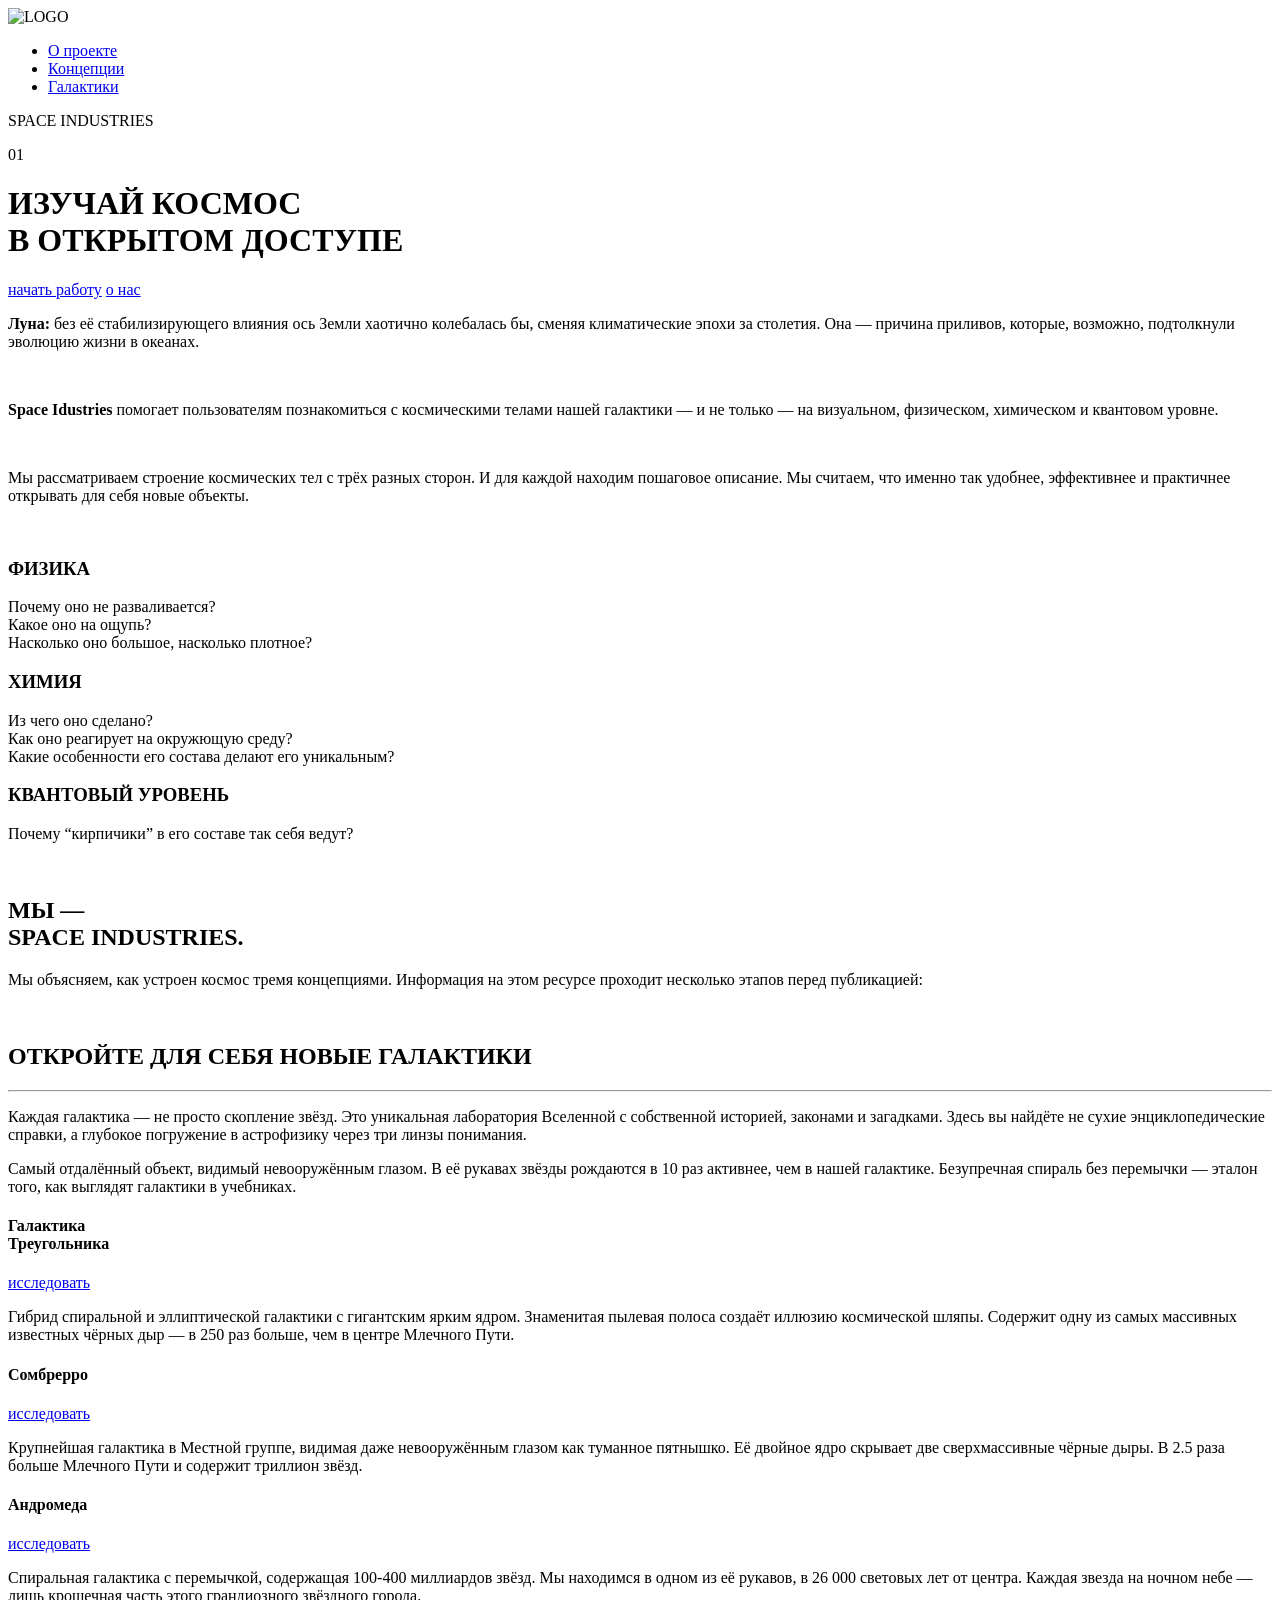
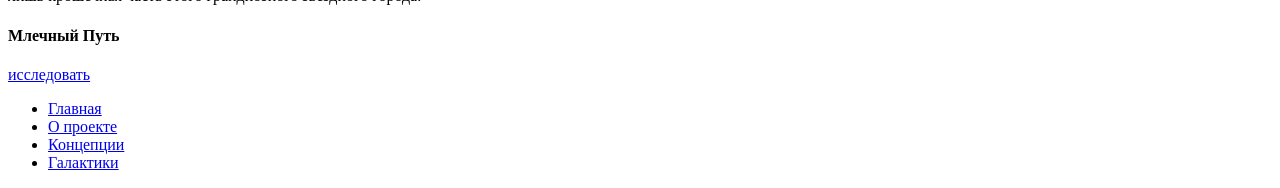
==== index.html @ ac4718f8 "Add files via upload" ====
<!DOCTYPE html>
<html lang="en">
<head>
    <meta charset="UTF-8">
    <meta name="viewport" content="width=device-width, initial-scale=1.0">
    <title>Home page</title>
    <link rel="stylesheet" href="/БЕТА-ВЕРСИЯ/HTML/main.css">
</head>
<body>
    <!-- ШАПКА СТРАНИЦЫ -->
     <header>
        <img src="/БЕТА-ВЕРСИЯ/IMAGES/logo (long, light).svg" alt="LOGO">
        <nav>
            <ul>
                <li><a href="#about_project">О проекте</a></li>
                <li><a href="#about_concepts">Концепции</a></li>
                <li><a href="#about_galaxies" >Галактики</a></li>
            </ul>
        </nav>
     </header>

     <!-- ОСНОВНОЕ СОДЕРЖИМОЕ ГЛАВНОЙ СТРАНИЦЫ -->

     <main>
        <!-- HERO-БЛОК (ОБЛОЖКА) -->
        <div class="hero">
            <p class="project-name">SPACE INDUSTRIES</p>
            <p class="number">01</p>
            <h1>ИЗУЧАЙ КОСМОС<br> В ОТКРЫТОМ ДОСТУПЕ</h1>
            <a href="#about_galaxies" class="start_work">начать работу</a>
            <a href="#about_project" class="about">о нас</a>
            <img src="/БЕТА-ВЕРСИЯ/IMAGES/line (.hero_mainpage).svg" alt="" class="line">
            <p class="moon_info"><b>Луна:</b> без её стабилизирующего влияния ось Земли хаотично колебалась бы, 
                сменяя климатические эпохи за столетия. Она — причина приливов, которые, 
                возможно, подтолкнули эволюцию жизни в океанах.</p>
            <img src="/БЕТА-ВЕРСИЯ/IMAGES/line (mainpage, .hero, moon_info).svg" alt="" class="line_2">
            <img src="/БЕТА-ВЕРСИЯ/IMAGES/moon (.hero_mainpage).svg" alt="" class="moon">
            <p class="about_Space_Industries"><b>Space Idustries</b> помогает пользователям 
                познакомиться с космическими телами нашей галактики — и не только — 
                на визуальном, физическом, химическом и квантовом уровне.</p>
            <img src="/БЕТА-ВЕРСИЯ/IMAGES/black_form.png" alt="" class="black_block">
        </div>

        <!-- ОПИСАНИЕ ТРЁХ КОНЦЕПЦИЙ, ПРЕДСТАВЛЕННЫХ НА САЙТЕ -->

        <div class="concepts" id="about_concepts">
            <div class="info_table">
                <p class="about_concepts">Мы рассматриваем строение космических тел с трёх разных сторон. 
                И для каждой находим пошаговое описание. Мы считаем, что именно так удобнее, эффективнее 
                и практичнее открывать для себя новые объекты.</p>
                <img src="/БЕТА-ВЕРСИЯ/IMAGES/info_extractor (concepts).svg" alt="" class="corners">

                <div class="physics">
                    <h3>ФИЗИКА</h3>
                    <p>Почему оно не разваливается?<br>
                        Какое оно на ощупь?<br>
                        Насколько оно большое, насколько плотное?
                    </p>
                </div>
                <div class="chemistry">
                    <h3>ХИМИЯ</h3>
                    <p>Из чего оно сделано?<br>
                        Как оно реагирует на окружющую среду?<br>
                        Какие особенности его состава делают его уникальным?
                    </p>
                </div>
                <div class="quantum_physics">
                    <h3>КВАНТОВЫЙ УРОВЕНЬ</h3>
                    <p>Почему “кирпичики” в его составе так себя ведут?
                    </p>

                </div>
                <img src="/БЕТА-ВЕРСИЯ/IMAGES/atom (concepts).svg" alt="" class="atom">
                <img src="/БЕТА-ВЕРСИЯ/IMAGES/phere (concepts).svg" alt="" class="sphere">
                <img src="/БЕТА-ВЕРСИЯ/IMAGES/blask_hole (concepts).svg" alt="" class="black_hole">
                <img src="/БЕТА-ВЕРСИЯ/IMAGES/quantum_field (concepts).svg" alt="" class="quantum_field">
            </div>
        </div>

        <!-- "О НАС" -->

        <div class="about_us" id="about_project">
            <div class="background_photo">
                <h2>МЫ — <br>SPACE INDUSTRIES.</h2>
                <p>Мы объясняем, как устроен космос тремя концепциями. 
                    Информация на этом ресурсе проходит несколько этапов перед публикацией:</p>
            </div>
        </div>

        <!-- МЕТОДЫ ФИЛЬТРАЦИИ ИНФОРМАЦИИ -->

        <div class="methods">
            <img src="/БЕТА-ВЕРСИЯ/IMAGES/table (research_info).svg" alt="">
        </div>

        <!-- СПИСОК ВСЕХ ГАЛАКТИК -->

        <div class="new_galaxies" id="about_galaxies">
            <div class="galaxies_container">
                <div class="text">
                    <h2>ОТКРОЙТЕ ДЛЯ СЕБЯ НОВЫЕ ГАЛАКТИКИ</h2>
                    <hr>
                    <p>Каждая галактика — не просто скопление звёзд. 
                        Это уникальная лаборатория Вселенной с собственной историей, законами и загадками. 
                        Здесь вы найдёте не сухие энциклопедические справки, а глубокое погружение 
                        в астрофизику через три линзы понимания.</p>
                </div>
                <div class="blocks_of_galaxies">

                    <div class="triangle_galaxy">
                        <p>Самый отдалённый объект, видимый невооружённым глазом. 
                            В её рукавах звёзды рождаются в 10 раз активнее, чем в нашей галактике. 
                            Безупречная спираль без перемычки — эталон того, как выглядят галактики в учебниках.</p>
                        <div class="borron-row">
                            <h4>Галактика <br>Треугольника</h4>
                            <a href="#">исследовать</a>
                        </div>
                    </div>
                    <div class="galaxy_sombrero">
                        <p>Гибрид спиральной и эллиптической галактики с гигантским ярким ядром. 
                            Знаменитая пылевая полоса создаёт иллюзию космической шляпы. 
                            Содержит одну из самых массивных известных чёрных дыр — в 250 раз больше, 
                            чем в центре Млечного Пути.</p>
                        <div class="borron-row">
                            <h4>Сомбрерро</h4>
                            <a href="#">исследовать</a>
                        </div>
                    </div>
                    <div class="andromeda_galaxy">
                        <p>Крупнейшая галактика в Местной группе, видимая даже невооружённым глазом 
                            как туманное пятнышко. Её двойное ядро скрывает две сверхмассивные чёрные дыры. 
                            В 2.5 раза больше Млечного Пути и содержит триллион звёзд.</p>
                        <div class="bottom-row">
                            <h4>Андромеда</h4>
                            <a href="#">исследовать</a>
                        </div>
                    </div>
                    <div class="milky_way">
                        <p>Спиральная галактика с перемычкой, содержащая 100-400 миллиардов звёзд. 
                            Мы находимся в одном из её рукавов, в 26 000 световых лет от центра. 
                            Каждая звезда на ночном небе — лишь крошечная часть этого грандиозного звёздного города.</p>
                        <div class="bottom-row">
                            <h4>Млечный Путь</h4>
                            <a href="/БЕТА-ВЕРСИЯ/HTML/ГАЛАКТИКИ/Млечный Путь/Milky_Way.html">исследовать</a>
                        </div>
                    </div>
                    
                </div>
            </div>
        </div>
     </main>

     <!-- ФУТЕР (С НАВИГАЦЕЙ) -->

     <footer>
        <nav>
            <ul>
                <li><a href="#">Главная</a></li>
                <li><a href="#">О проекте</a></li>
                <li><a href="#">Концепции</a></li>
                <li><a href="#">Галактики</a></li>
            </ul>
        </nav>
     </footer>
</body>
</html>
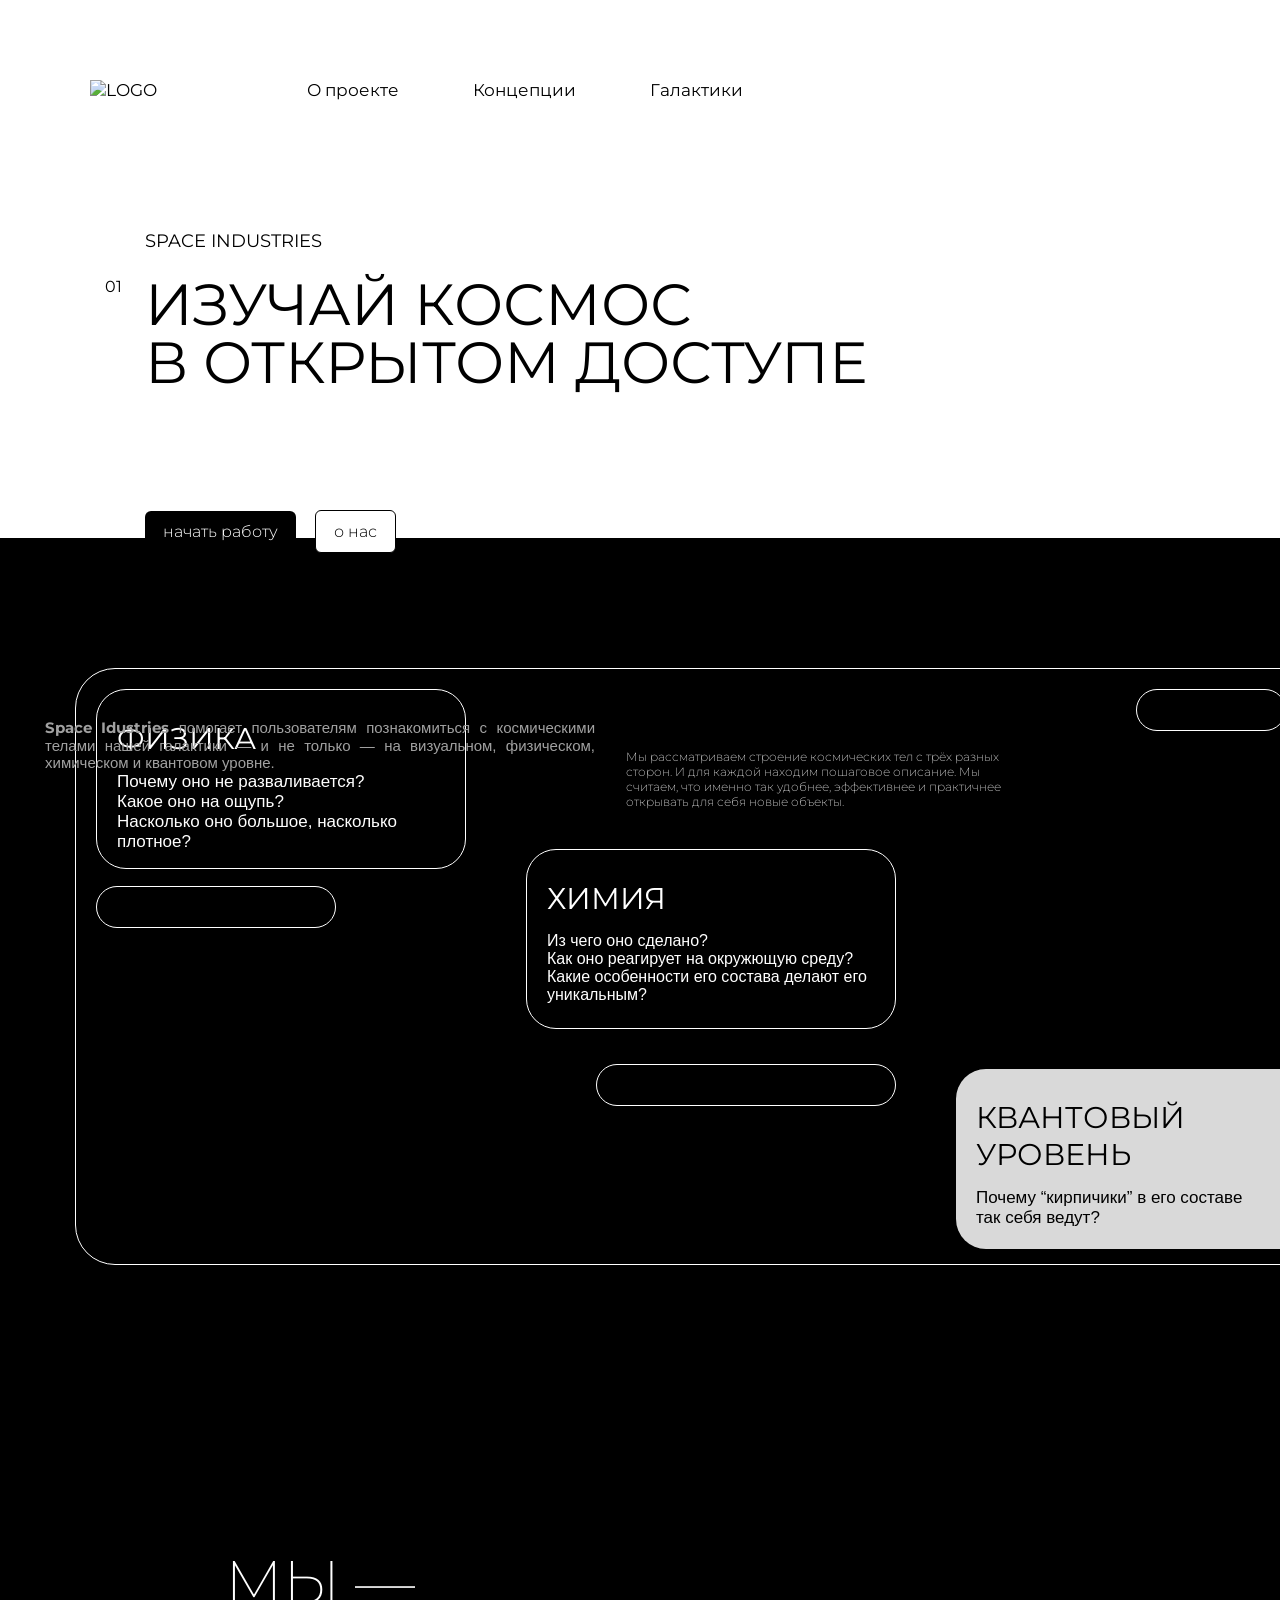
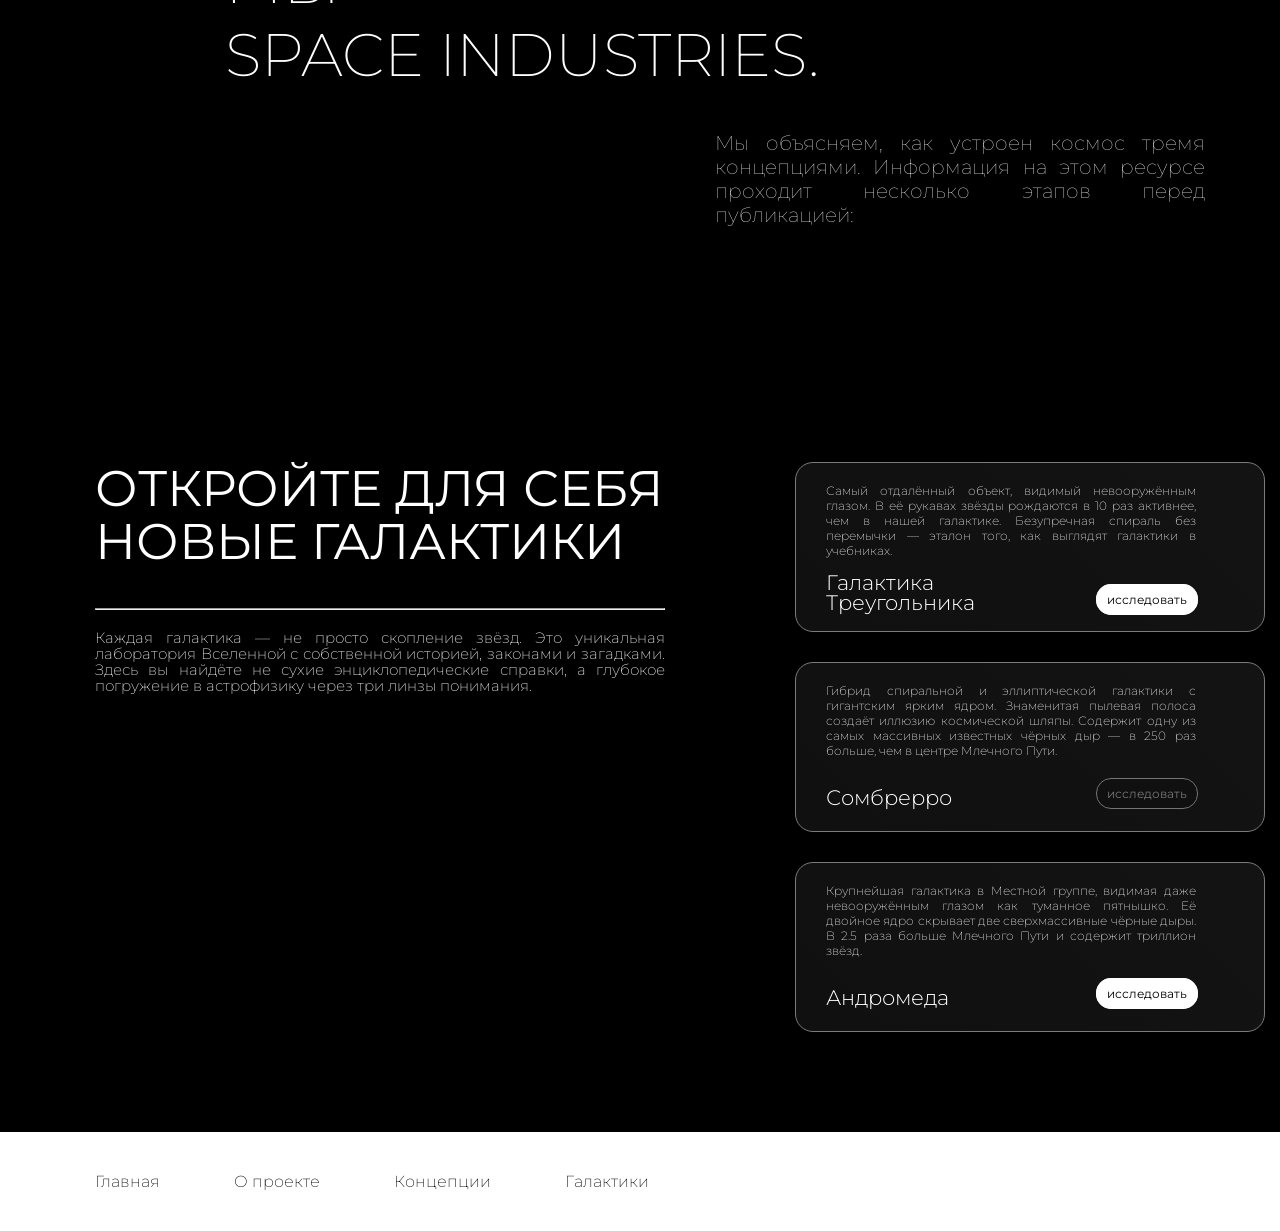
==== commit 6edaea73: "Update index.html" ====
--- a/index.html
+++ b/index.html
@@ -4,7 +4,7 @@
     <meta charset="UTF-8">
     <meta name="viewport" content="width=device-width, initial-scale=1.0">
     <title>Home page</title>
-    <link rel="stylesheet" href="/БЕТА-ВЕРСИЯ/HTML/main.css">
+    <link rel="stylesheet" href="main.css">
 </head>
 <body>
     <!-- ШАПКА СТРАНИЦЫ -->
@@ -163,4 +163,4 @@
         </nav>
      </footer>
 </body>
-</html>+</html>
--- a/main.css
+++ b/main.css
@@ -0,0 +1,1788 @@
+@import url('https://fonts.googleapis.com/css2?family=Jost:ital,wght@0,100..900;1,100..900&family=Montserrat:ital,wght@0,100..900;1,100..900&family=Poppins:ital,wght@0,100;0,200;0,300;0,400;0,500;0,600;0,700;0,800;0,900;1,100;1,200;1,300;1,400;1,500;1,600;1,700;1,800;1,900&family=Raleway:ital,wght@0,100..900;1,100..900&family=Roboto:ital,wght@0,100..900;1,100..900&family=Sansation:ital,wght@0,300;0,400;0,700;1,300;1,400;1,700&family=Unbounded:wght@200..900&display=swap');
+@import url('https://fonts.googleapis.com/css2?family=Jost:ital,wght@0,100..900;1,100..900&family=Montserrat:ital,wght@0,100..900;1,100..900&family=Poppins:ital,wght@0,100;0,200;0,300;0,400;0,500;0,600;0,700;0,800;0,900;1,100;1,200;1,300;1,400;1,500;1,600;1,700;1,800;1,900&family=Raleway:ital,wght@0,100..900;1,100..900&family=Roboto:ital,wght@0,100..900;1,100..900&family=Sansation:ital,wght@0,300;0,400;0,700;1,300;1,400;1,700&family=Unbounded:wght@200..900&display=swap');
+
+* {
+    margin: 0;
+    padding: 0;
+    font-family: 'Montserrat', sans-serif;
+    box-sizing: border-box; /* Важно для правильных расчетов ширины */
+}
+
+
+/* ДИЗАЙН СПИСКА И ШАПКИ САЙТА */
+
+header {
+    font-size: 0;  /* Убирает пробелы между inline-block элементами */
+}
+body header img {
+    margin-left: 90px;
+    margin-top: 60px;
+    max-width: 94px;
+}
+
+header img,
+header nav {
+    display: inline-block;
+    vertical-align: middle;  /* Выравнивание по вертикали */
+    font-size: 17px;         
+}
+
+header nav ul {
+    list-style: none;
+    padding: 0;
+    margin: 60px 0 0 150px;      /* Отступ слева от логотипа */
+}
+
+header nav ul li {
+    display: inline-block;
+    margin-right: 70px;
+}
+
+header nav ul li:last-child {
+    margin-right: 0;
+}
+
+header nav ul li a {
+    text-decoration: none;
+    color: black;
+}
+header nav ul li a:hover {
+    color:rgb(121, 121, 121);
+    transition: 0.5s ease;
+}
+
+/* ДИЗАЙН HERO-БЛОКА */
+
+.hero {
+    position: relative;
+    width: 100%;
+}
+
+.hero .project-name {
+    font-size: 18px;
+    margin-left: 130px;
+    margin-top: 130px;
+    color: black;
+    letter-spacing: 40%;
+}
+.hero .number {
+    color: black;
+    margin-left: 90px;
+    margin-top: 25px;
+
+}
+.hero h1 {
+    font-size: 58px;
+    font-weight: 400;
+    width: 750px;
+    margin-left: 130px;
+    margin-top: -20px;
+    line-height: 100%;
+}
+.hero .start_work {
+    margin-top: 30px;
+    margin-left: 130px;
+    padding: 11px 18px;
+    display:inline-block;
+    background-color: black;
+    color: white;
+    text-decoration: none;
+    border-radius: 6px;
+    transition: 0.5s ease;
+    font-weight: 300;
+}
+.hero .start_work:hover {
+    background: rgb(72, 72, 72);
+}
+
+.hero .about {
+    margin-top: 30px;
+    margin-left: 15px;
+    padding: 11px 18px;
+    display:inline-block;
+    background-color: white;
+    color: black;
+    text-decoration: none;
+    border-radius: 6px;
+    border: 1px solid;
+    transition: 0.5s ease;
+    font-weight: 300;
+}
+.hero .about:hover {
+    background: black;
+    color: white;
+}
+.hero .line {
+    width: 100%;
+    position: relative;
+    margin-top: -50px;
+}
+.hero .moon_info {
+    font-size: 13px;
+    width: 450px;
+    text-align: justify;
+    margin-left: 530px;
+    position: absolute;
+    margin-top: 40px;
+}
+.hero .line_2 {
+    width: 350px;
+    position: absolute;
+    margin-top: 100px;
+    margin-left: 680px;
+}
+.hero .moon {
+    width: 350px;
+    float: right;
+    margin-top: -100px;
+    position: relative;
+    z-index: 1;
+}
+.hero .about_Space_Industries {
+    font-family: 'Sansation', sans-serif;
+    font-weight: 200;
+    position: absolute;
+    margin-top: 165px;
+    color: #A1A1A1;
+    z-index: 1;
+    font-size: 15px;
+    width: 550px;
+    text-align: justify;
+    margin-left: 30px;
+}
+.hero .black_block {
+    width: 750px;
+    margin-top: 145px;
+    z-index: 0;
+}
+
+/* ОПИСАНИЕ БЛОКА КОНЦЕПЦИЙ */
+
+.concepts {
+    margin-top: -15px;
+    background: black;
+    color: white;
+}
+.info_table {
+    border: 1px solid white;
+    border-radius: 40px;
+    height: 597px;
+    width: 1300px;
+    margin-left: 60px;
+}
+.about_concepts {
+    position: absolute;
+    font-size: 12px;
+    font-weight: 200;
+    width: 380px;
+    margin-left: 550px;
+    margin-top: 80px;
+}
+.corners {
+    position: absolute;
+    margin-left: 520px;
+    margin-top: 70px;
+    width: 430px;
+}
+
+/* ФИЗИКА */
+.physics {
+    position: absolute;
+    width: 370px;
+    height: 180px;
+    border: 1px solid white;
+    border-radius: 30px;
+    background: rgba(0, 0, 0, 0.5);
+    margin-left: 20px;
+    margin-top: 20px;
+    
+}
+.physics h3 {
+    font-size: 30px;
+    font-weight: 400;
+    margin-left: 20px;
+    margin-top: 30px;
+}
+.physics p {
+    font-size: 17px;
+    font-family: 'Sansation', sans-serif;
+    font-weight: 300;
+    margin-left: 20px;
+    margin-top: 15px;
+}
+/* ХИМИЯ */
+.chemistry {
+    position: absolute;
+    width: 370px;
+    height: 180px;
+    border: 1px solid white;
+    border-radius: 30px;
+    margin-top: 180px;
+    margin-left: 450px;
+}
+.chemistry h3 {
+    font-size: 30px;
+    font-weight: 400;
+    margin-left: 20px;
+    margin-top: 30px;
+}
+.chemistry p {
+    font-size: 16px;
+    font-family: 'Sansation', sans-serif;
+    font-weight: 300;
+    margin-left: 20px;
+    margin-top: 15px;
+}
+/* КВАТНОВАЯ ФИЗИКА */
+.quantum_physics {
+    position: absolute;
+    width: 370px;
+    height: 180px;
+    background: #D9D9D9;
+    border-radius: 30px;
+    margin-left: 880px;
+    margin-top: 400px;
+}
+.quantum_physics h3 {
+    font-size: 30px;
+    font-weight: 400;
+    margin-left: 20px;
+    margin-top: 30px;
+    color: black;
+}
+.quantum_physics p{
+    font-size: 17px;
+    font-family: 'Sansation', sans-serif;
+    font-weight: 300;
+    margin-left: 20px;
+    margin-top: 15px;
+    color: black;
+    width: 280px;
+}
+
+/* ФОТОГРАФИИ К ТАБЛИЦЕ */
+
+.atom {
+    position: absolute;
+    width: 150px;
+    padding: 20px;
+    border: 1px solid white;
+    border-radius: 30px;
+    margin-left: 1060px;
+    margin-top: 20px;
+}
+.sphere {
+    position: absolute;
+    width: 220px;
+    padding: 20px;
+    margin-left: 290px;
+    margin-top: 60px;
+    z-index: 0;
+}
+.black_hole {
+    position: absolute;
+    width: 240px;
+    padding: 20px;
+    border: 1px solid white;
+    border-radius: 30px;
+    margin-top: 217px;
+    margin-left: 20px;
+}
+.quantum_field {
+    position: absolute;
+    width: 300px;
+    padding: 20px;
+    border: 1px solid white;
+    border-radius: 30px;
+    margin-left: 520px;
+    margin-top: 395px;
+}
+
+/* О SPACE INDUSTRIES */
+
+.about_us {
+    margin-top: -10px;
+    background: black;
+    color: white;
+}
+.background_photo {
+    background: url(/БЕТА-ВЕРСИЯ/IMAGES/background\ \(who\ we\ are\).svg);
+    width: 1120px;
+    height: 493px;
+    margin-left: 140px;
+    border-radius: 30px;
+}
+.background_photo h2 {
+    font-size: 60px;
+    font-weight: 200;
+    margin-left: 70px;
+    padding-top: 160px;
+}
+.background_photo p {
+    font-size: 20px;
+    font-weight: 100;
+    width: 490px;
+    text-align: justify;
+    margin-left: 560px;
+    margin-top: 40px;
+    padding-bottom: 20px;
+}
+
+.methods {
+    background: black;
+}
+.methods img {
+    width: 1250px;
+    margin-left: 80px;
+    margin-top: 80px;
+}
+
+/* ВЫБОР ГАЛАКТИК */
+
+.new_galaxies {
+    background: black;
+    color: white;
+    padding: 100px 90px;
+}
+
+.galaxies_container {
+    margin-left: 80px;
+}
+
+.text {
+    width: 700px;
+    float: left
+}
+.text h2 {
+    font-weight: 400;
+    font-size: 50px;
+    letter-spacing: 26%;
+    line-height: 106%;
+    width: 690px;
+}
+.text hr {
+    width: 570px;
+    margin-top: 40px;
+    margin-bottom: 20px;
+
+}
+.text p {
+    font-size: 15px;
+    font-weight: 200;
+    text-align: justify;
+    width: 570px;
+    letter-spacing: 26%;
+    line-height: 106%;
+}
+
+/* СПИСОК ГАЛАКТИК */
+
+/* ГАЛАКТИКА ТРЕУГОЛЬНИКА */
+
+.triangle_galaxy {
+    width: 470px;
+    height: 170px;
+    color: white;
+    border: 1px solid #7B7B7B;
+    border-radius: 18px;
+    background: linear-gradient(45deg, #101010, #131313);
+    margin-left: 700px;
+}
+
+.triangle_galaxy p {
+    font-size: 12px;
+    font-weight: 200;
+    width: 370px;
+    text-align: justify;
+    margin-top: 20px;
+    margin-left: 30px;
+    
+}
+.triangle_galaxy h4 {
+    font-size: 21px;
+    font-weight: 300;
+    margin-left: 30px;
+    margin-top: 15px;
+    margin-bottom: -25px;
+    line-height: 97%;
+}
+
+.triangle_galaxy a {
+    width: 110px;
+    height: 30px;
+    background: white;
+    color: black;
+    font-size: 12px;
+    padding: 7px 10px;
+    margin-left: 300px;
+    text-decoration: none;
+    border-radius: 15px;
+    border: 1px white solid;
+    transition: 0.5s ease;
+}
+.triangle_galaxy a:hover {
+    background: #101010;
+    border: 1px solid white;
+    color: white;
+}
+
+/* ГАЛАКТИКА СОМБРЕРРО */
+
+.galaxy_sombrero {
+    width: 470px;
+    height: 170px;
+    color: white;
+    border: 1px solid #7B7B7B;
+    border-radius: 18px;
+    background: linear-gradient(45deg, #101010, #131313);
+    margin-left: 700px;
+    margin-top: 30px;
+}
+
+.galaxy_sombrero p {
+    font-size: 12px;
+    font-weight: 200;
+    width: 370px;
+    text-align: justify;
+    margin-top: 20px;
+    margin-left: 30px;
+    
+}
+.galaxy_sombrero h4 {
+    font-size: 21px;
+    font-weight: 300;
+    margin-left: 30px;
+    margin-top: 30px;
+    margin-bottom: -25px;
+    line-height: 97%;
+}
+
+.galaxy_sombrero a {
+    width: 110px;
+    height: 30px;
+    background: #101010;
+    color: #747474;
+    font-size: 12px;
+    padding: 7px 10px;
+    margin-left: 300px;
+    text-decoration: none;
+    border-radius: 15px;
+    border: 1px #747474 solid;
+    transition: 0.5s ease;
+}
+.galaxy_sombrero a:hover {
+    background: #101010;
+    border: 1px solid white;
+    color: white;
+}
+
+/* АНДРОМЕДА */
+
+.andromeda_galaxy {
+    width: 470px;
+    height: 170px;
+    color: white;
+    border: 1px solid #7B7B7B;
+    border-radius: 18px;
+    background: linear-gradient(45deg, #101010, #131313);
+    margin-left: 700px;
+    margin-top: 30px;
+    display: inline-block;
+}
+
+.andromeda_galaxy p {
+    font-size: 12px;
+    font-weight: 200;
+    width: 370px;
+    text-align: justify;
+    margin-top: 20px;
+    margin-left: 30px;
+    
+}
+.andromeda_galaxy h4 {
+    font-size: 21px;
+    font-weight: 300;
+    margin-left: 30px;
+    margin-top: 30px;
+    margin-bottom: -25px;
+    line-height: 97%;
+}
+
+.andromeda_galaxy a {
+    width: 110px;
+    height: 30px;
+    background: white;
+    color: black;
+    font-size: 12px;
+    padding: 7px 10px;
+    margin-left: 300px;
+    text-decoration: none;
+    border-radius: 15px;
+    border: 1px white solid;
+    transition: 0.5s ease;
+}
+.andromeda_galaxy a:hover {
+    background: #101010;
+    border: 1px solid white;
+    color: white;
+}
+
+/* МЛЕЧНЫЙ ПУТЬ РОДНО   Й */
+
+.milky_way {
+    width: 470px;
+    height: 170px;
+    color: white;
+    border: 1px solid #7B7B7B;
+    border-radius: 18px;
+    background: linear-gradient(45deg, #101010, #131313);
+    margin-left: 200px;
+    margin-top: -171px;
+    display: inline-block;
+    position: absolute;
+}
+
+.milky_way p {
+    font-size: 12px;
+    font-weight: 200;
+    width: 370px;
+    text-align: justify;
+    margin-top: 20px;
+    margin-left: 30px;
+    
+}
+.milky_way h4 {
+    font-size: 21px;
+    font-weight: 300;
+    margin-left: 30px;
+    margin-top: 30px;
+    margin-bottom: -25px;
+    line-height: 97%;
+}
+
+.milky_way a {
+    width: 110px;
+    height: 30px;
+    background: #101010;
+    color: #747474;
+    font-size: 12px;
+    padding: 7px 10px;
+    margin-left: 300px;
+    text-decoration: none;
+    border-radius: 15px;
+    border: 1px #747474 solid;
+    transition: 0.5s ease;
+}
+.milky_way a:hover {
+    background: #101010;
+    border: 1px solid white;
+    color: white;
+}
+
+/* ФУТЕР САЙТА СО СПИСКОМ НАВИГАЦИИ */
+
+footer {
+    height: 20px;
+    padding-top: 40px;
+
+}
+
+footer nav {
+    margin-left: 80px;
+}
+
+footer nav ul {
+    list-style: none;
+    position: absolute;
+}
+
+footer nav ul li {
+    display: inline-block;
+    margin-right: 70px;
+    margin-bottom: 40px;
+}
+footer nav ul li a {
+    text-decoration: none;
+    color: black;
+    transition: 0.5s ease;
+    font-weight: 200;
+    z-index: 1;
+    
+}
+footer nav ul li a:hover {
+    font-weight: 400;
+}
+
+/* ===== АДАПТИВНЫЙ ДИЗАЙН ДЛЯ МОБИЛЬНЫХ УСТРОЙСТВ ===== */
+
+
+/* ЗАЩИТА!!!  ДЛЯ ДЕКСТОПА - отключаем мобильные стили на больших экранах */
+@media screen and (min-width: 1025px) {
+    /* Возвращаем исходные стили для десктопа */
+    
+    /* БЛОК КОНЦЕПЦИЙ - возвращаем исходные размеры */
+    .concepts {
+        padding: 130px 80px;
+    }
+    
+    .info_table {
+        height: 597px;
+        border: 1px solid white;
+    }
+    
+    .about_concepts {
+        position: absolute;
+        width: 380px;
+        margin-left: 550px;
+        margin-top: 80px;
+    }
+    
+    .physics {
+        position: absolute;
+        width: 370px;
+        height: 180px;
+        margin-left: 20px;
+        margin-top: 20px;
+    }
+    
+    .chemistry {
+        position: absolute;
+        width: 370px;
+        height: 180px;
+        margin-left: 450px;
+        margin-top: 180px;
+    }
+    
+    .quantum_physics {
+        position: absolute;
+        width: 370px;
+        height: 180px;
+        margin-left: 880px;
+        margin-top: 400px;
+    }
+    
+    /* ГАЛАКТИКИ - возвращаем исходное позиционирование */
+    .new_galaxies {
+        padding: 100px 90px;
+        display: block;
+    }
+    
+    .text {
+        width: 700px;
+        float: left;
+    }
+    
+    .triangle_galaxy {
+        width: 470px;
+        margin-left: 700px;
+    }
+    
+    .galaxy_sombrero {
+        width: 470px;
+        margin-left: 700px;
+    }
+    
+    .andromeda_galaxy {
+        width: 470px;
+        margin-left: 700px;
+    }
+    
+    .milky_way {
+        width: 470px;
+        margin-left: 200px;
+        margin-top: -171px;
+        position: absolute;
+    }
+}
+
+/* Планшеты (768px - 1024px) */
+@media screen and (max-width: 1024px) {
+    
+    /* ШАПКА */
+    header {
+        padding: 20px 40px;
+    }
+    
+    body header img {
+        margin-left: 0;
+        margin-top: 0;
+        max-width: 80px;
+    }
+    
+    header nav ul {
+        margin: 0;
+        gap: 30px;
+    }
+    
+    header nav ul li {
+        margin-right: 0;
+    }
+    
+    /* HERO-БЛОК */
+    .hero .project-name {
+        margin-left: 40px;
+        margin-top: 80px;
+    }
+    
+    .hero .number {
+        margin-left: 40px;
+    }
+    
+    .hero h1 {
+        font-size: 48px;
+        width: 600px;
+        margin-left: 40px;
+    }
+    
+    .hero .start_work,
+    .hero .about {
+        margin-left: 40px;
+    }
+    
+    .hero .moon_info {
+        width: 350px;
+        margin-left: 400px;
+    }
+    
+    .hero .line_2 {
+        margin-left: 520px;
+        width: 280px;
+    }
+    
+    .hero .about_Space_Industries {
+        width: 450px;
+    }
+    
+    .hero .black_block {
+        width: 600px;
+    }
+    
+    /* КОНЦЕПЦИИ */
+    .concepts {
+        padding: 80px 40px;
+    }
+    
+    .info_table {
+        height: auto;
+        min-height: 597px;
+    }
+    
+    .about_concepts {
+        margin-left: 400px;
+        width: 300px;
+    }
+    
+    .corners {
+        margin-left: 380px;
+        width: 350px;
+    }
+    
+    .physics,
+    .chemistry,
+    .quantum_physics {
+        width: 280px;
+    }
+    
+    .physics {
+        margin-left: 20px;
+    }
+    
+    .chemistry {
+        margin-left: 320px;
+    }
+    
+    .quantum_physics {
+        margin-left: 600px;
+    }
+    
+    .atom {
+        margin-left: 720px;
+    }
+    
+    .sphere {
+        margin-left: 200px;
+    }
+    
+    .black_hole {
+        margin-left: 20px;
+    }
+    
+    .quantum_field {
+        margin-left: 350px;
+        width: 250px;
+    }
+    
+    /* О НАС */
+    .background_photo {
+        width: 90%;
+        margin-left: 5%;
+        height: 400px;
+        background-size: cover;
+    }
+    
+    .background_photo h2 {
+        font-size: 48px;
+        padding-top: 100px;
+    }
+    
+    .background_photo p {
+        width: 350px;
+        margin-left: 45%;
+        font-size: 16px;
+    }
+    
+    /* МЕТОДЫ */
+    .methods img {
+        width: 90%;
+        margin-left: 5%;
+    }
+    
+    /* ГАЛАКТИКИ */
+    .new_galaxies {
+        padding: 80px 40px;
+    }
+    
+    .text {
+        width: 500px;
+    }
+    
+    .text h2 {
+        font-size: 40px;
+        width: 500px;
+    }
+    
+    .text hr,
+    .text p {
+        width: 450px;
+    }
+    
+    .triangle_galaxy,
+    .galaxy_sombrero,
+    .andromeda_galaxy {
+        width: 400px;
+        margin-left: 500px;
+    }
+    
+    .milky_way {
+        width: 400px;
+        margin-left: 50px;
+    }
+}
+
+/* Телефоны (до 768px) */
+@media screen and (max-width: 768px) {
+
+    * {
+        max-width: 100%;
+    }
+
+    html, body {
+    overflow-x: hidden; /* Запрещает горизонтальный скролл */
+    max-width: 100%;
+    position: relative;
+}
+    
+    /* ШАПКА */
+    header {
+        display: flex;
+        flex-direction: column;
+        align-items: center;
+        padding: 20px;
+    }
+    
+    body header img {
+        margin: 0 0 20px 0;
+        max-width: 120px;
+    }
+    
+    header nav ul {
+        display: flex;
+        flex-wrap: wrap;
+        justify-content: center;
+        gap: 20px;
+        margin: 0;
+    }
+    
+    header nav ul li {
+        margin: 0;
+    }
+    
+    header nav ul li a {
+        font-size: 14px;
+    }
+    
+    /* HERO-БЛОК */
+    .hero {
+        overflow: hidden;
+    }
+    
+    .hero .project-name,
+    .hero .number,
+    .hero h1,
+    .hero .start_work,
+    .hero .about {
+        margin-left: 20px;
+        position: relative;
+        z-index: 10;
+    }
+    
+    .hero .project-name {
+        margin-top: 60px;
+        font-size: 14px;
+    }
+    
+    .hero .number {
+        margin-top: 15px;
+    }
+    
+    .hero h1 {
+        font-size: 36px;
+        width: 90%;
+        margin-top: 10px;
+    }
+    
+    .hero .start_work,
+    .hero .about {
+        padding: 8px 12px;
+        font-size: 12px;
+    }
+    
+    .hero .line {
+        margin-top: 30px;
+    }
+    
+    .hero .moon_info {
+        position: relative;
+        width: 90%;
+        margin: 20px auto;
+        left: auto;
+        top: auto;
+        margin-left: 20px;
+        font-size: 11px;
+    }
+    
+    .hero .line_2 {
+        display: none; /* Скрываем на мобильных */
+    }
+    
+    .hero .moon {
+        float: none;
+        width: 250px;
+        margin: 20px auto;
+        display: block;
+        position: relative;
+    }
+    
+    .hero .about_Space_Industries {
+        position: relative;
+        width: 90%;
+        margin: 20px auto;
+        left: auto;
+        top: auto;
+        font-size: 12px;
+        padding: 0 20px;
+    }
+    
+    .hero .black_block {
+        width: 100%;
+        margin-top: 30px;
+    }
+    
+    /* КОНЦЕПЦИИ */
+    .concepts {
+        padding: 60px 20px;
+    }
+    
+    .info_table {
+        border: none;
+        height: auto;
+        display: flex;
+        flex-direction: column;
+        gap: 30px;
+    }
+    
+    .about_concepts {
+        position: relative;
+        width: 100%;
+        margin: 0 0 30px 0;
+        left: auto;
+        top: auto;
+        font-size: 14px;
+        padding: 0 20px;
+    }
+    
+    .corners {
+        display: none; /* Скрываем сложные SVG на мобильных */
+    }
+    
+    .physics,
+    .chemistry,
+    .quantum_physics {
+        position: relative;
+        width: 100%;
+        height: auto;
+        margin: 0;
+        left: auto;
+        top: auto;
+        padding: 20px;
+    }
+    
+    .physics {
+        background: rgba(0, 0, 0, 0.8);
+    }
+    
+    .chemistry {
+        margin-top: 0;
+    }
+    
+    .quantum_physics {
+        margin-top: 0;
+    }
+    
+    .physics h3,
+    .chemistry h3,
+    .quantum_physics h3 {
+        font-size: 24px;
+        margin-left: 0;
+    }
+    
+    .physics p,
+    .chemistry p,
+    .quantum_physics p {
+        font-size: 14px;
+        margin-left: 0;
+        width: 100%;
+    }
+    
+    .atom,
+    .sphere,
+    .black_hole,
+    .quantum_field {
+        display: none; /* Скрываем декоративные элементы */
+    }
+    
+    /* О НАС */
+    .about_us {
+        margin-top: 0;
+    }
+    
+    .background_photo {
+        width: 100%;
+        margin-left: 0;
+        border-radius: 0;
+        height: auto;
+        padding: 40px 20px;
+        background-size: cover;
+        background-position: center;
+    }
+    
+    .background_photo h2 {
+        font-size: 36px;
+        margin-left: 0;
+        padding-top: 0;
+        text-align: center;
+    }
+    
+    .background_photo p {
+        position: relative;
+        width: 100%;
+        margin: 30px 0 0 0;
+        left: auto;
+        bottom: auto;
+        font-size: 14px;
+        padding: 0;
+    }
+    
+    /* МЕТОДЫ */
+    .methods {
+        padding: 40px 20px;
+    }
+    
+    .methods img {
+        width: 100%;
+        margin: 0;
+        height: auto;
+    }
+    
+    /* ГАЛАКТИКИ */
+    .new_galaxies {
+        padding: 60px 20px;
+        display: flex;
+        flex-direction: column;
+    }
+    
+    .text {
+        width: 100%;
+        float: none;
+        margin-bottom: 40px;
+    }
+    
+    .text h2 {
+        font-size: 32px;
+        width: 100%;
+        letter-spacing: normal;
+    }
+    
+    .text hr {
+        width: 100%;
+        margin: 20px 0;
+    }
+    
+    .text p {
+        width: 100%;
+        letter-spacing: normal;
+    }
+    
+    .blocks_of_galaxies {
+        display: flex;
+        flex-direction: column;
+        gap: 20px;
+    }
+    
+    .triangle_galaxy,
+    .galaxy_sombrero,
+    .andromeda_galaxy,
+    .milky_way {
+        width: 100%;
+        height: auto;
+        min-height: 200px;
+        margin: 0;
+        position: relative;
+        display: block;
+        padding: 20px;
+    }
+    
+    .triangle_galaxy p,
+    .galaxy_sombrero p,
+    .andromeda_galaxy p,
+    .milky_way p {
+        width: 100%;
+        margin: 0 0 15px 0;
+        font-size: 12px;
+    }
+    
+    .triangle_galaxy h4,
+    .galaxy_sombrero h4,
+    .andromeda_galaxy h4,
+    .milky_way h4 {
+        margin: 0 0 10px 0;
+        font-size: 18px;
+    }
+    
+    .triangle_galaxy a,
+    .galaxy_sombrero a,
+    .andromeda_galaxy a,
+    .milky_way a {
+        display: inline-block;
+        margin: 0;
+        width: auto;
+        padding: 8px 16px;
+        font-size: 11px;
+    }
+    
+    /* ФУТЕР */
+    footer {
+        padding: 40px 20px;
+        height: auto;
+    }
+    
+    footer nav {
+        margin: 0;
+    }
+    
+    footer nav ul {
+        position: relative;
+        display: flex;
+        flex-wrap: wrap;
+        justify-content: center;
+        gap: 20px;
+    }
+    
+    footer nav ul li {
+        margin: 0;
+    }
+    
+    footer nav ul li a {
+        font-size: 13px;
+    }
+}
+
+/* Маленькие телефоны (до 480px) */
+@media screen and (max-width: 480px) {
+    
+    .hero h1 {
+        font-size: 28px;
+    }
+    
+    .hero .start_work,
+    .hero .about {
+        display: block;
+        width: 80%;
+        margin: 10px auto;
+        text-align: center;
+    }
+    
+    .hero .about {
+        margin-left: auto;
+    }
+    
+    .background_photo h2 {
+        font-size: 28px;
+    }
+    
+    .text h2 {
+        font-size: 24px;
+    }
+    
+    .triangle_galaxy a,
+    .galaxy_sombrero a,
+    .andromeda_galaxy a,
+    .milky_way a {
+        width: 100%;
+        text-align: center;
+    }
+    
+    footer nav ul {
+        flex-direction: column;
+        align-items: center;
+        gap: 15px;
+    }
+}
+
+/* ===== АДАПТИВНЫЙ ДИЗАЙН ДЛЯ IPHONE 15 ===== */
+
+@media screen and (max-width: 430px) {
+    
+    /* Общие настройки */
+    body {
+        overflow-x: hidden;
+        width: 100%;
+        position: relative;
+    }
+    
+    /* ШАПКА */
+    header {
+        display: flex;
+        flex-direction: column;
+        align-items: center;
+        padding: 20px 15px;
+        width: 100%;
+        max-width: 100%; /* Явно ограничиваем */
+        box-sizing: border-box;
+        margin: 0; /* Убираем возможные отступы */
+        left: 0; /* Прижимаем к левому краю */
+        right: 0; /* Прижимаем к правому краю */
+    }
+    
+    body header img {
+        margin: 0 0 20px 0;
+        max-width: 80px;
+        width: auto; /* Автоматическая ширина */
+    }
+    
+    header nav {
+        width: 100%;
+        max-width: 100%;
+    }
+    
+    header nav ul {
+        display: flex;
+        flex-wrap: wrap;
+        justify-content: center;
+        gap: 15px;
+        margin: 0;
+        padding: 0;
+        width: 100%;
+    }
+    
+    header nav ul li {
+        margin: 0;
+    }
+    
+    header nav ul li a {
+        font-size: 14px;
+        white-space: nowrap;
+    }
+    
+    /* HERO-БЛОК */
+    .hero {
+        position: relative;
+        width: 100%;
+        max-width: 100%;
+        overflow: hidden; /* Скрываем всё, что вылезает */
+        padding: 0 15px;
+        box-sizing: border-box;
+        margin: 0; /* Убираем отступы */
+        left: 0;
+    }
+    
+    .hero .project-name {
+        font-size: 16px;
+        margin: 40px 0 10px 0;
+        letter-spacing: 2px;
+        text-align: left;
+        width: 100%; /* На всю ширину */
+    }
+    
+    .hero .number {
+        margin: 0 0 10px 0;
+        font-size: 14px;
+        width: 100%;
+    }
+    
+    .hero h1 {
+        font-size: 36px;
+        width: 100%;
+        margin: 10px 0 20px 0;
+        line-height: 1.1;
+    }
+    
+    .hero .start_work,
+    .hero .about {
+        margin: 10px 10px 10px 0;
+        padding: 10px 20px;
+        font-size: 14px;
+        display: inline-block;
+    }
+    
+    .hero .line {
+        width: 100%;
+        margin: 30px 0 0 0;
+        position: relative;
+        max-width: 100%;
+    }
+    
+    .hero .moon_info {
+        display: none;
+    }
+    
+    .hero .line_2 {
+        display: none;
+    }
+    
+    .hero .moon {
+        display: none;
+    }
+    
+    .hero .about_Space_Industries {
+        position: relative;
+        width: 100%;
+        margin: 20px 0;
+        left: auto;
+        top: auto;
+        font-size: 13px;
+        color: black;
+        line-height: 1.5;
+    }
+    
+    .hero .black_block {
+        display: none;
+    }
+    
+    /* КОНЦЕПЦИИ */
+    .concepts {
+        padding: 50px 15px;
+        margin-top: 0;
+        width: 100%;
+        max-width: 100%;
+        overflow: hidden;
+        box-sizing: border-box;
+    }
+    
+    .info_table {
+        border: none;
+        height: auto;
+        display: flex;
+        flex-direction: column;
+        gap: 25px;
+        width: 100%;
+    }
+    
+    .about_concepts {
+        position: relative;
+        width: 100%;
+        margin: 0 0 20px 0;
+        left: auto;
+        top: auto;
+        font-size: 14px;
+        line-height: 1.6;
+        text-align: justify;
+    }
+    
+    .corners,
+    .atom,
+    .sphere,
+    .black_hole,
+    .quantum_field {
+        display: none;
+    }
+    
+    .physics,
+    .chemistry,
+    .quantum_physics {
+        position: relative;
+        width: 100%;
+        height: auto;
+        margin: 0;
+        left: auto;
+        top: auto;
+        padding: 25px 20px;
+        border-radius: 25px;
+        box-sizing: border-box;
+        max-width: 100%;
+    }
+    
+    .physics {
+        background: rgba(0, 0, 0, 0.9);
+    }
+    
+    .chemistry {
+        margin-top: 0;
+    }
+    
+    .quantum_physics {
+        margin-top: 0;
+        background: #D9D9D9;
+    }
+    
+    .physics h3,
+    .chemistry h3,
+    .quantum_physics h3 {
+        font-size: 24px;
+        margin: 0 0 15px 0;
+        text-align: left;
+        width: 100%;
+    }
+    
+    .physics p,
+    .chemistry p,
+    .quantum_physics p {
+        font-size: 14px;
+        margin: 0;
+        width: 100%;
+        line-height: 1.5;
+    }
+    
+    .quantum_physics p {
+        color: black;
+    }
+    
+    /* О SPACE INDUSTRIES */
+    .about_us {
+        margin-top: 0;
+        padding: 0 15px;
+        width: 100%;
+        max-width: 100%;
+        overflow: hidden;
+        box-sizing: border-box;
+    }
+    
+    .background_photo {
+        width: 100%;
+        margin: 0;
+        height: auto;
+        border-radius: 25px;
+        background-size: cover;
+        background-position: center;
+        padding: 40px 20px;
+        box-sizing: border-box;
+        max-width: 100%;
+    }
+    
+    .background_photo h2 {
+        font-size: 36px;
+        margin: 0;
+        padding: 0;
+        text-align: left;
+        line-height: 1.1;
+        width: 100%;
+    }
+    
+    .background_photo p {
+        position: relative;
+        width: 100%;
+        margin: 30px 0 0 0;
+        left: auto;
+        bottom: auto;
+        font-size: 16px;
+        line-height: 1.5;
+        text-align: justify;
+    }
+    
+    /* МЕТОДЫ ФИЛЬТРАЦИИ */
+    .methods {
+        padding: 40px 15px;
+        width: 100%;
+        max-width: 100%;
+        overflow: hidden;
+        box-sizing: border-box;
+    }
+    
+    .methods img {
+        width: 100%;
+        margin: 0;
+        height: auto;
+        max-width: 100%;
+    }
+    
+    /* ВЫБОР ГАЛАКТИК */
+    .new_galaxies {
+        padding: 30px 15px 60px 15px;
+        display: flex;
+        flex-direction: column;
+        gap: 40px;
+        width: 100%;
+        max-width: 100%;
+        overflow: hidden;
+        box-sizing: border-box;
+    }
+    
+    .text {
+        width: 100%;
+        float: none;
+    }
+    
+    .text h2 {
+        font-size: 32px;
+        width: 100%;
+        line-height: 1.2;
+    }
+    
+    .text hr {
+        width: 100%;
+        margin: 20px 0;
+        max-width: 100%;
+    }
+    
+    .text p {
+        width: 100%;
+        font-size: 14px;
+        line-height: 1.6;
+    }
+    
+    .blocks_of_galaxies {
+        display: flex;
+        flex-direction: column;
+        gap: 20px;
+        width: 100%;
+    }
+    
+    .triangle_galaxy,
+    .galaxy_sombrero,
+    .andromeda_galaxy,
+    .milky_way {
+        width: 100%;
+        height: auto;
+        min-height: 200px;
+        margin: 0;
+        padding: 20px;
+        box-sizing: border-box;
+        position: relative;
+        left: 0; /* Принудительно слева */
+        right: 0; /* Принудительно справа */
+    }
+    
+    .triangle_galaxy p,
+    .galaxy_sombrero p,
+    .andromeda_galaxy p,
+    .milky_way p {
+        width: 100%;
+        margin: 0 0 15px 0;
+        font-size: 12px;
+        line-height: 1.6;
+    }
+    
+    .triangle_galaxy h4,
+    .galaxy_sombrero h4,
+    .andromeda_galaxy h4,
+    .milky_way h4 {
+        margin: 0 0 15px 0;
+        font-size: 20px;
+        line-height: 1.2;
+    }
+    
+    .triangle_galaxy a,
+.galaxy_sombrero a,
+.andromeda_galaxy a,
+.milky_way a {
+    display: inline-block;
+    margin: 0;
+    width: auto;
+    min-width: 110px;
+    height: 30px; /* Фиксированная высота */
+    padding: 0 20px;
+    text-align: center;
+    font-size: 12px;
+    line-height: 30px; /* ТОЧНО такая же, как высота кнопки */
+    white-space: nowrap;
+    box-sizing: border-box;
+}
+    
+    .milky_way {
+        margin-top: 0;
+    }
+    
+    /* ФУТЕР */
+    footer {
+        padding: 40px 15px 60px;
+        height: auto;
+        width: 100%;
+        max-width: 100%;
+        overflow: hidden;
+        box-sizing: border-box;
+    }
+    
+    footer nav {
+        margin: 0;
+        width: 100%;
+    }
+    
+    footer nav ul {
+        position: relative;
+        display: flex;
+        flex-wrap: wrap;
+        justify-content: center;
+        gap: 25px;
+        margin: 0;
+        padding: 0;
+        width: 100%;
+    }
+    
+    footer nav ul li {
+        margin: 0;
+    }
+    
+    footer nav ul li a {
+        font-size: 14px;
+        white-space: nowrap;
+    }
+}
+
+/* Диагностический класс - включите временно, чтобы найти проблемный элемент */
+.debug * {
+    outline: 1px solid red !important;
+}
+
+/* Для iPhone 15 Pro Max и больших моделей (430px - 440px) */
+@media screen and (min-width: 431px) and (max-width: 440px) {
+    
+    .hero h1 {
+        font-size: 40px;
+    }
+    
+    .physics h3,
+    .chemistry h3,
+    .quantum_physics h3 {
+        font-size: 26px;
+    }
+    
+    .background_photo h2 {
+        font-size: 42px;
+    }
+}
+
+/* Ландшафтная ориентация iPhone 15 */
+@media screen and (max-width: 932px) and (orientation: landscape) {
+    
+    header {
+        flex-direction: row;
+        justify-content: space-between;
+        padding: 15px 25px;
+    }
+    
+    body header img {
+        margin: 0;
+    }
+    
+    header nav ul {
+        margin: 0;
+    }
+    
+    .hero h1 {
+        font-size: 42px;
+        width: 70%;
+    }
+    
+    .hero .moon_info {
+        width: 60%;
+    }
+    
+    .hero .about_Space_Industries {
+        width: 60%;
+    }
+    
+    .physics,
+    .chemistry,
+    .quantum_physics {
+        width: 48%;
+        display: inline-block;
+        margin: 1%;
+    }
+    
+    .blocks_of_galaxies {
+        flex-direction: row;
+        flex-wrap: wrap;
+    }
+    
+    .triangle_galaxy,
+    .galaxy_sombrero,
+    .andromeda_galaxy,
+    .milky_way {
+        width: 48%;
+    }
+}
+
+/* Анимации для плавности */
+.hero,
+.concepts,
+.about_us,
+.new_galaxies {
+    transition: all 0.3s ease;
+}
+
+/* Убираем лишние отступы */
+* {
+    -webkit-tap-highlight-color: transparent;
+    -webkit-font-smoothing: antialiased;
+}
+
+/* Для Safe Area iPhone 15 */
+@supports (padding: max(0px)) {
+    .hero,
+    .concepts,
+    .about_us,
+    .new_galaxies,
+    footer {
+        padding-left: max(15px, env(safe-area-inset-left));
+        padding-right: max(15px, env(safe-area-inset-right));
+    }
+    
+    header {
+        padding-top: max(20px, env(safe-area-inset-top));
+    }
+    
+    footer {
+        padding-bottom: max(40px, env(safe-area-inset-bottom));
+    }
+}
+
+/* Для очень больших экранов */
+@media screen and (min-width: 1920px) {
+    .hero h1 {
+        font-size: 72px;
+        width: 900px;
+    }
+    
+    .background_photo {
+        width: 1400px;
+        margin-left: auto;
+        margin-right: auto;
+    }
+    
+    .methods img {
+        width: 1500px;
+        margin-left: auto;
+        margin-right: auto;
+        display: block;
+    }
+}
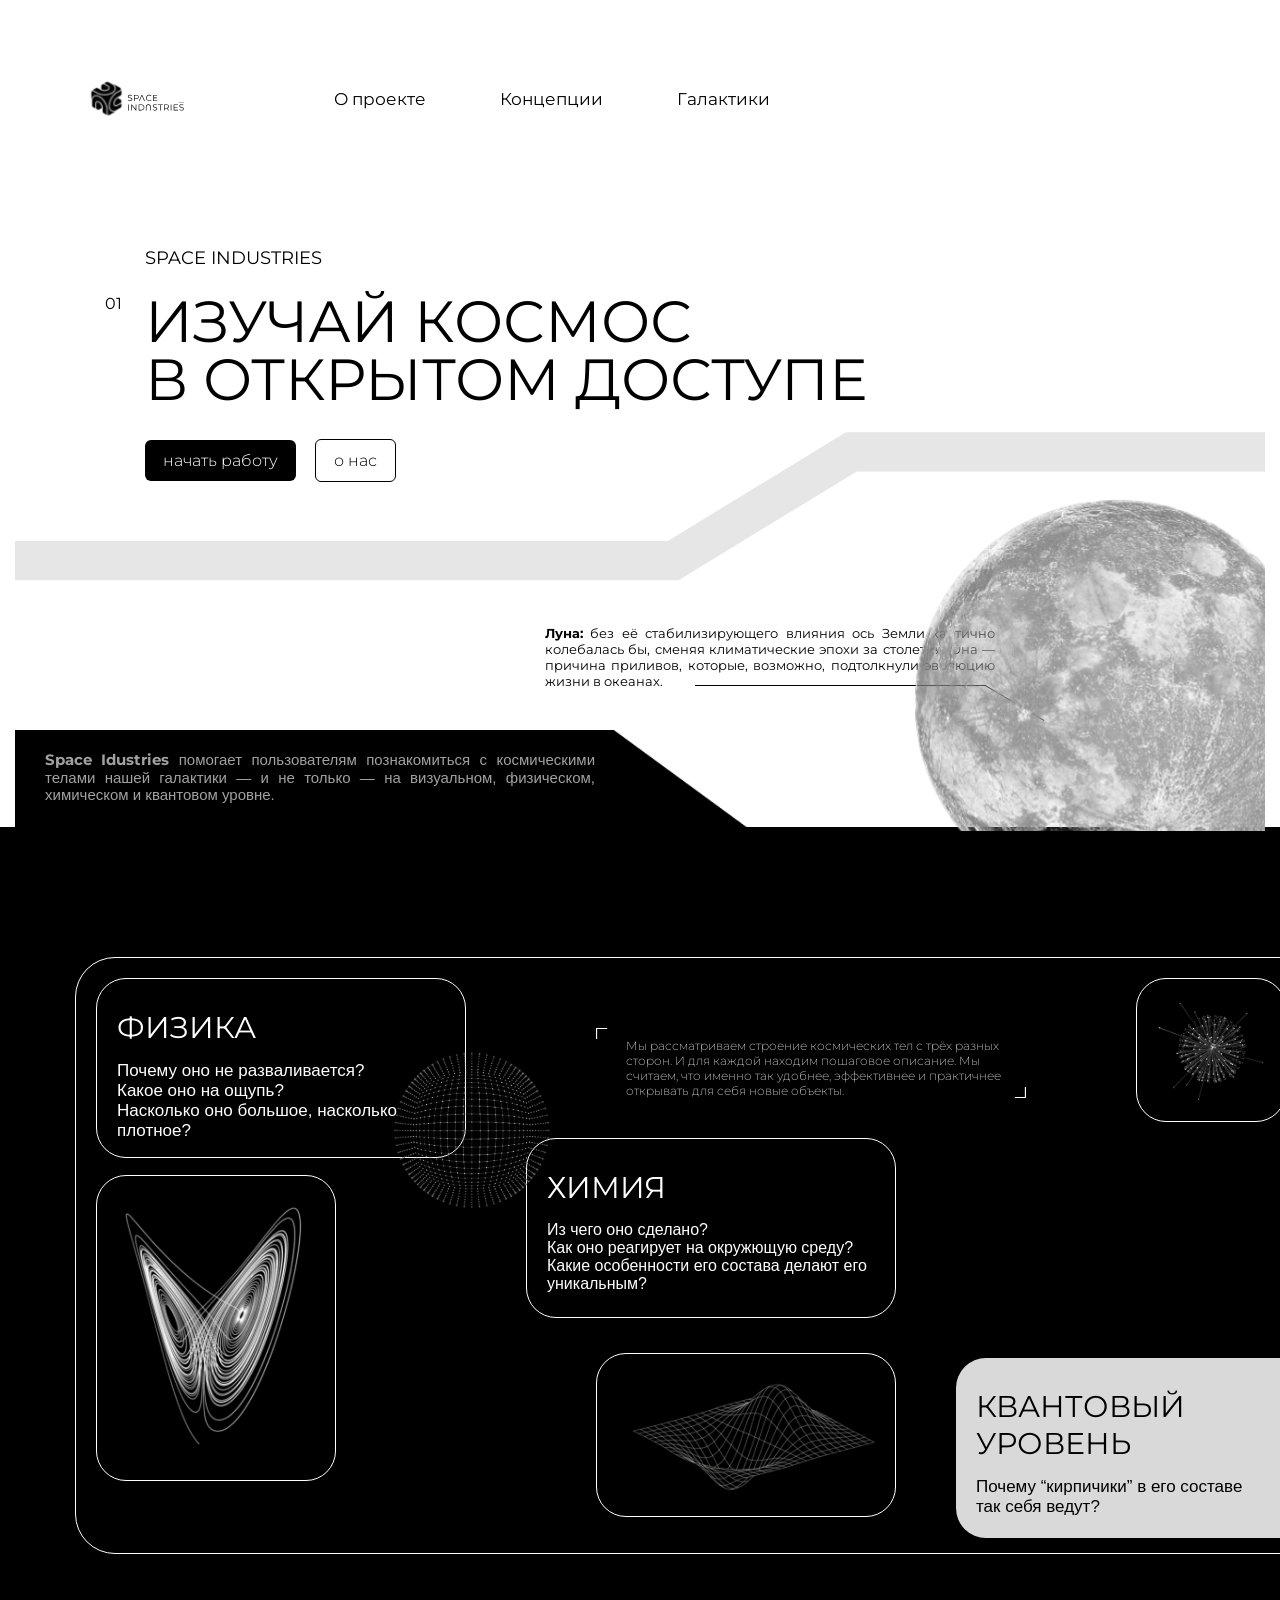
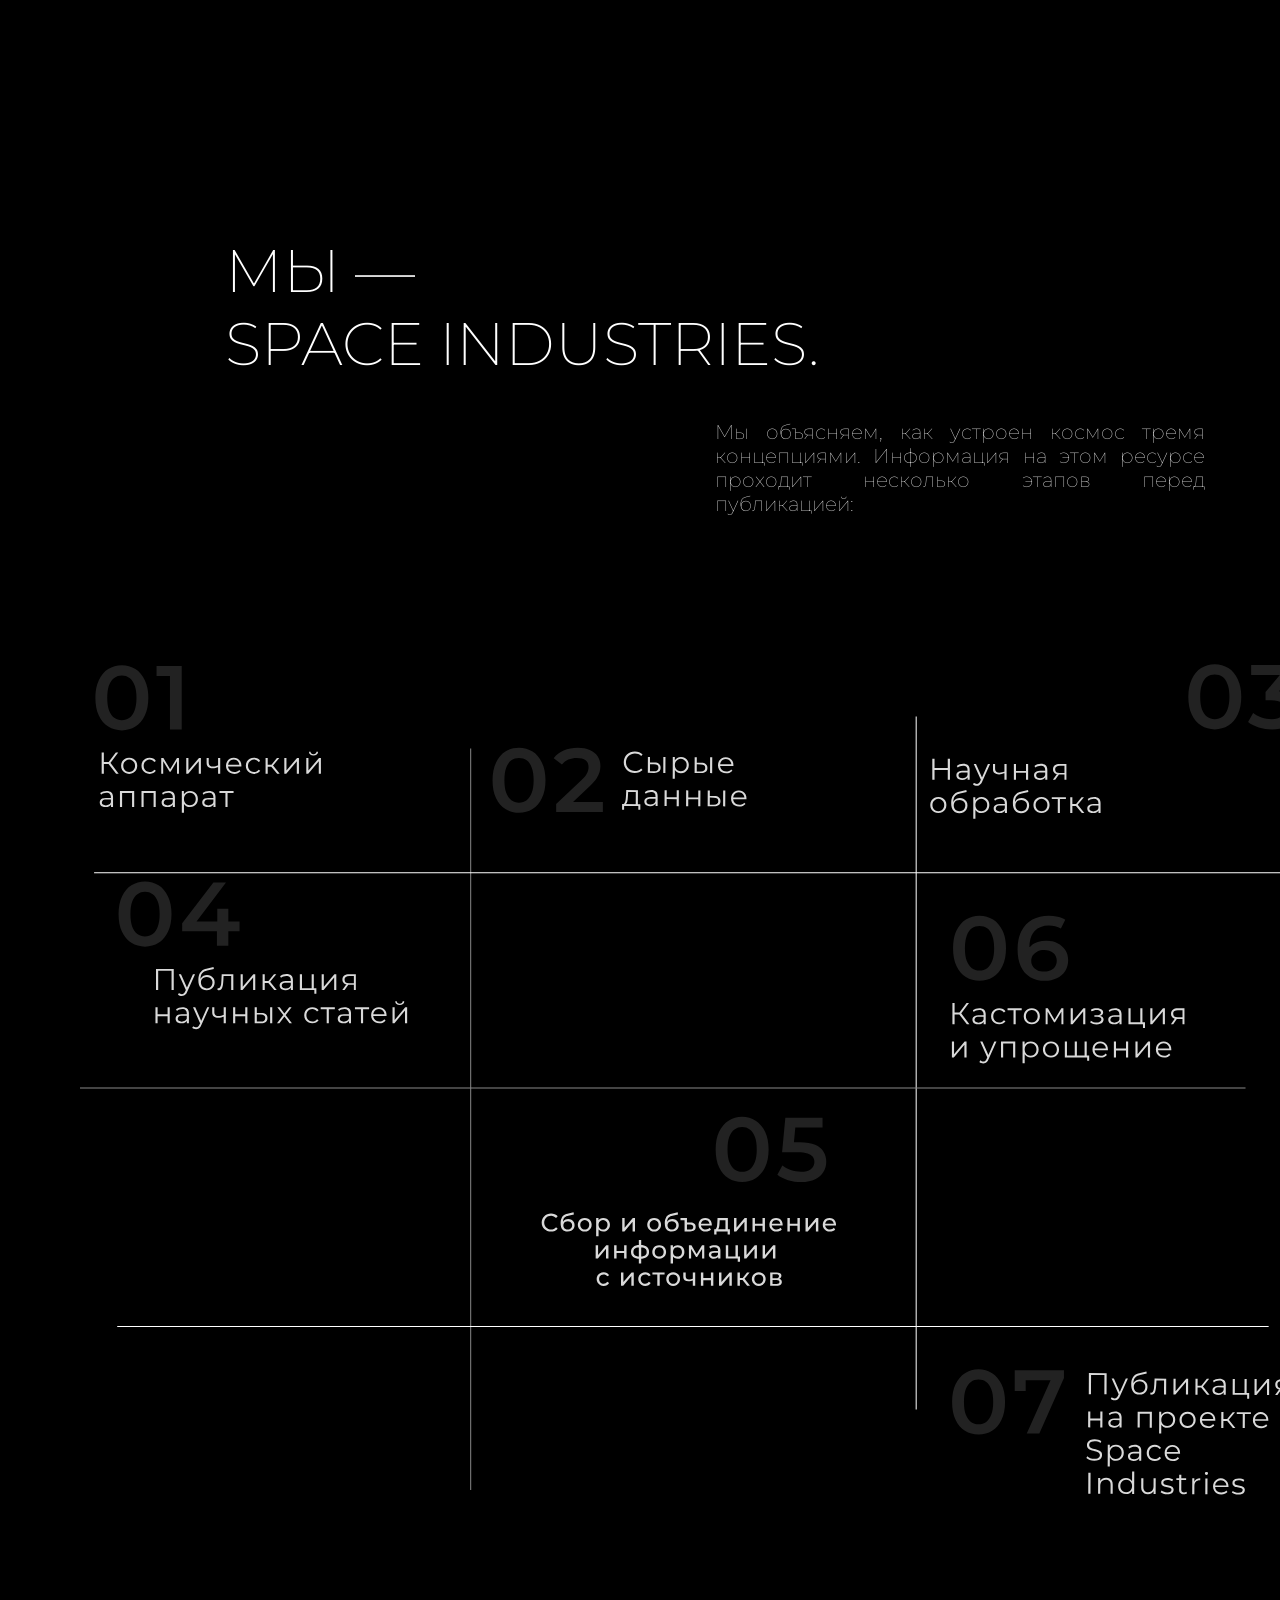
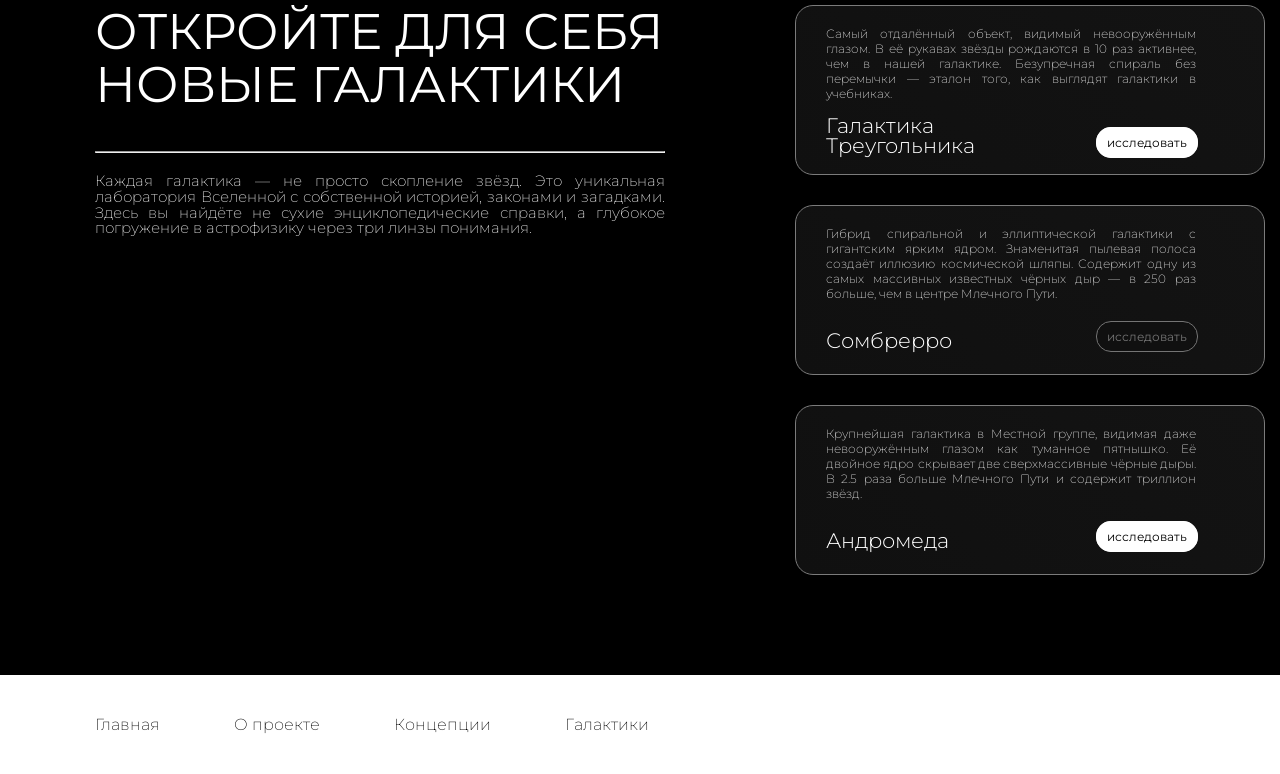
==== commit 3fabfa98: "Update index.html" ====
--- a/index.html
+++ b/index.html
@@ -9,7 +9,7 @@
 <body>
     <!-- ШАПКА СТРАНИЦЫ -->
      <header>
-        <img src="/БЕТА-ВЕРСИЯ/IMAGES/logo (long, light).svg" alt="LOGO">
+        <img src="IMAGES/logo (long, light).svg" alt="LOGO">
         <nav>
             <ul>
                 <li><a href="#about_project">О проекте</a></li>
@@ -29,16 +29,16 @@
             <h1>ИЗУЧАЙ КОСМОС<br> В ОТКРЫТОМ ДОСТУПЕ</h1>
             <a href="#about_galaxies" class="start_work">начать работу</a>
             <a href="#about_project" class="about">о нас</a>
-            <img src="/БЕТА-ВЕРСИЯ/IMAGES/line (.hero_mainpage).svg" alt="" class="line">
+            <img src="IMAGES/line (.hero_mainpage).svg" alt="" class="line">
             <p class="moon_info"><b>Луна:</b> без её стабилизирующего влияния ось Земли хаотично колебалась бы, 
                 сменяя климатические эпохи за столетия. Она — причина приливов, которые, 
                 возможно, подтолкнули эволюцию жизни в океанах.</p>
-            <img src="/БЕТА-ВЕРСИЯ/IMAGES/line (mainpage, .hero, moon_info).svg" alt="" class="line_2">
-            <img src="/БЕТА-ВЕРСИЯ/IMAGES/moon (.hero_mainpage).svg" alt="" class="moon">
+            <img src="IMAGES/line (mainpage, .hero, moon_info).svg" alt="" class="line_2">
+            <img src="IMAGES/moon (.hero_mainpage).svg" alt="" class="moon">
             <p class="about_Space_Industries"><b>Space Idustries</b> помогает пользователям 
                 познакомиться с космическими телами нашей галактики — и не только — 
                 на визуальном, физическом, химическом и квантовом уровне.</p>
-            <img src="/БЕТА-ВЕРСИЯ/IMAGES/black_form.png" alt="" class="black_block">
+            <img src="IMAGES/black_form.png" alt="" class="black_block">
         </div>
 
         <!-- ОПИСАНИЕ ТРЁХ КОНЦЕПЦИЙ, ПРЕДСТАВЛЕННЫХ НА САЙТЕ -->
@@ -48,7 +48,7 @@
                 <p class="about_concepts">Мы рассматриваем строение космических тел с трёх разных сторон. 
                 И для каждой находим пошаговое описание. Мы считаем, что именно так удобнее, эффективнее 
                 и практичнее открывать для себя новые объекты.</p>
-                <img src="/БЕТА-ВЕРСИЯ/IMAGES/info_extractor (concepts).svg" alt="" class="corners">
+                <img src="IMAGES/info_extractor (concepts).svg" alt="" class="corners">
 
                 <div class="physics">
                     <h3>ФИЗИКА</h3>
@@ -70,10 +70,10 @@
                     </p>
 
                 </div>
-                <img src="/БЕТА-ВЕРСИЯ/IMAGES/atom (concepts).svg" alt="" class="atom">
-                <img src="/БЕТА-ВЕРСИЯ/IMAGES/phere (concepts).svg" alt="" class="sphere">
-                <img src="/БЕТА-ВЕРСИЯ/IMAGES/blask_hole (concepts).svg" alt="" class="black_hole">
-                <img src="/БЕТА-ВЕРСИЯ/IMAGES/quantum_field (concepts).svg" alt="" class="quantum_field">
+                <img src="IMAGES/atom (concepts).svg" alt="" class="atom">
+                <img src="IMAGES/phere (concepts).svg" alt="" class="sphere">
+                <img src="IMAGES/blask_hole (concepts).svg" alt="" class="black_hole">
+                <img src="IMAGES/quantum_field (concepts).svg" alt="" class="quantum_field">
             </div>
         </div>
 
@@ -90,7 +90,7 @@
         <!-- МЕТОДЫ ФИЛЬТРАЦИИ ИНФОРМАЦИИ -->
 
         <div class="methods">
-            <img src="/БЕТА-ВЕРСИЯ/IMAGES/table (research_info).svg" alt="">
+            <img src="IMAGES/table (research_info).svg" alt="">
         </div>
 
         <!-- СПИСОК ВСЕХ ГАЛАКТИК -->
